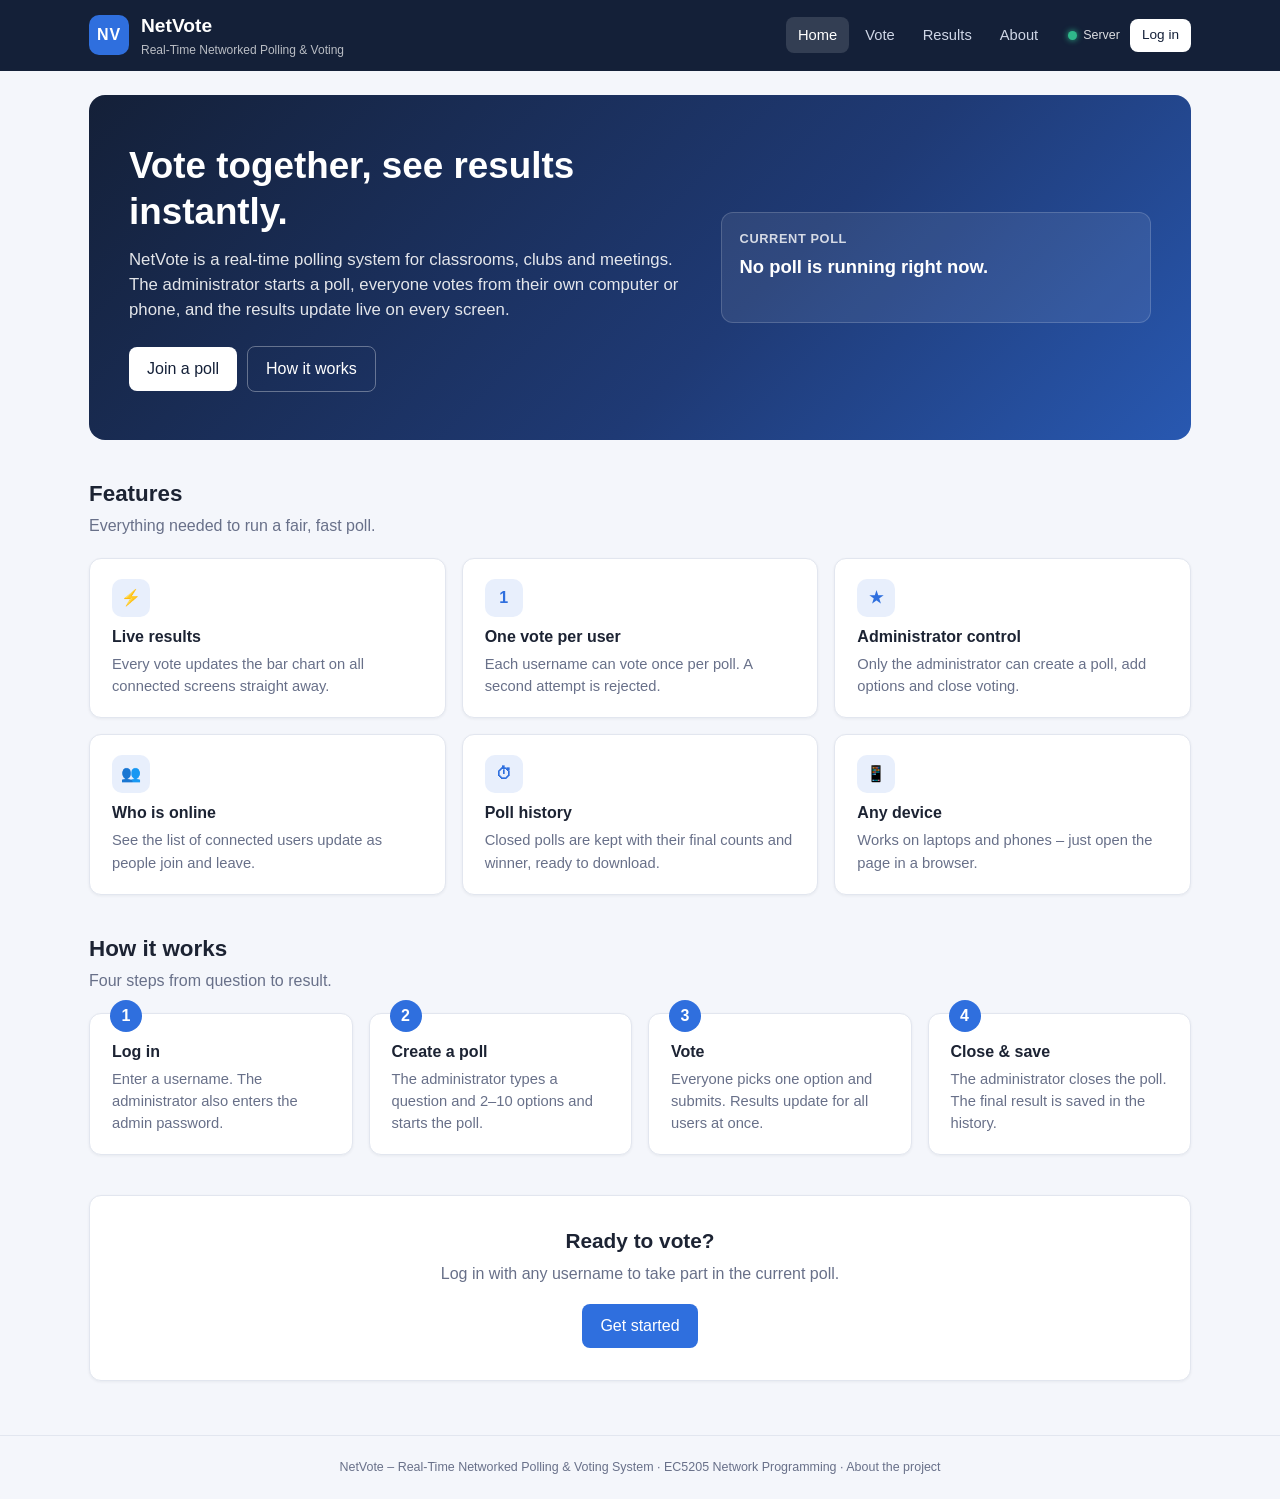
==== web/index.html @ 68373340 "Add NetVote website: home, login, vote, admin, results and about pages" ====
<!DOCTYPE html>
<html lang="en">
<head>
  <meta charset="UTF-8">
  <meta name="viewport" content="width=device-width, initial-scale=1">
  <title>NetVote – Real-Time Networked Polling &amp; Voting System</title>
  <link rel="icon" href="data:image/svg+xml,%3Csvg xmlns=%22http://www.w3.org/2000/svg%22 viewBox=%220 0 32 32%22%3E%3Crect width=%2232%22 height=%2232%22 rx=%228%22 fill=%22%232f6fde%22/%3E%3Ctext x=%2216%22 y=%2221%22 font-size=%2213%22 font-family=%22Arial%22 font-weight=%22bold%22 fill=%22white%22 text-anchor=%22middle%22%3ENV%3C/text%3E%3C/svg%3E">
  <link rel="stylesheet" href="css/style.css">
</head>
<body>
  <header id="site-header"></header>

  <main>
    <!-- hero -->
    <section class="hero">
      <div>
        <h1>Vote together, see results instantly.</h1>
        <p>NetVote is a real-time polling system for classrooms, clubs and meetings.
           The administrator starts a poll, everyone votes from their own computer or phone,
           and the results update live on every screen.</p>
        <div class="row">
          <a id="heroMain" class="btn light" href="login.html">Join a poll</a>
          <a class="btn ghost" style="color:#fff;border-color:#ffffff55" href="#how">How it works</a>
        </div>
      </div>
      <div class="live-card">
        <h2 id="liveLabel">Current poll</h2>
        <div id="liveQ" class="q">No poll is running right now.</div>
        <div id="liveBars" class="results"></div>
        <p id="liveMeta" class="small" style="opacity:.8;margin:12px 0 0"></p>
      </div>
    </section>

    <!-- features -->
    <section class="section">
      <h2>Features</h2>
      <p class="lead">Everything needed to run a fair, fast poll.</p>
      <div class="features">
        <div class="card feature"><div class="icon">⚡</div><h3>Live results</h3>
          <p>Every vote updates the bar chart on all connected screens straight away.</p></div>
        <div class="card feature"><div class="icon">1</div><h3>One vote per user</h3>
          <p>Each username can vote once per poll. A second attempt is rejected.</p></div>
        <div class="card feature"><div class="icon">★</div><h3>Administrator control</h3>
          <p>Only the administrator can create a poll, add options and close voting.</p></div>
        <div class="card feature"><div class="icon">👥</div><h3>Who is online</h3>
          <p>See the list of connected users update as people join and leave.</p></div>
        <div class="card feature"><div class="icon">⏱</div><h3>Poll history</h3>
          <p>Closed polls are kept with their final counts and winner, ready to download.</p></div>
        <div class="card feature"><div class="icon">📱</div><h3>Any device</h3>
          <p>Works on laptops and phones – just open the page in a browser.</p></div>
      </div>
    </section>

    <!-- how it works -->
    <section class="section" id="how">
      <h2>How it works</h2>
      <p class="lead">Four steps from question to result.</p>
      <div class="steps">
        <div class="card step"><h3>Log in</h3><p>Enter a username. The administrator also enters the admin password.</p></div>
        <div class="card step"><h3>Create a poll</h3><p>The administrator types a question and 2–10 options and starts the poll.</p></div>
        <div class="card step"><h3>Vote</h3><p>Everyone picks one option and submits. Results update for all users at once.</p></div>
        <div class="card step"><h3>Close &amp; save</h3><p>The administrator closes the poll. The final result is saved in the history.</p></div>
      </div>
    </section>

    <section class="card cta">
      <h2>Ready to vote?</h2>
      <p>Log in with any username to take part in the current poll.</p>
      <a id="ctaBtn" class="btn primary" href="login.html">Get started</a>
    </section>
  </main>

  <footer id="site-footer"></footer>
  <script src="js/data.js"></script>
  <script src="js/common.js"></script>
  <script src="js/home.js"></script>
</body>
</html>
---- web/css/style.css ----
/* ==========================================================================
   NetVote – website styles (shared by every page)
   ========================================================================== */
:root {
  --bg: #f4f6fb;
  --card: #ffffff;
  --text: #1c2333;
  --muted: #687089;
  --line: #e2e6ef;
  --navy: #142038;
  --primary: #2f6fde;
  --primary-dark: #2459b8;
  --primary-soft: #e8effc;
  --danger: #d6453d;
  --ok: #1d9e75;
  --warn-bg: #fff7e0;
  --radius: 12px;
  --shadow: 0 1px 3px rgba(20, 32, 56, 0.06);
}

* { box-sizing: border-box; }
html { scroll-behavior: smooth; }
body {
  margin: 0;
  font-family: "Segoe UI", Roboto, Arial, sans-serif;
  background: var(--bg);
  color: var(--text);
  min-height: 100vh;
  display: flex;
  flex-direction: column;
  line-height: 1.5;
}
a { color: var(--primary); text-decoration: none; }
a:hover { text-decoration: underline; }
.hidden { display: none !important; }
.muted { color: var(--muted); }
.small { font-size: 0.8rem; font-weight: normal; }
main { flex: 1; width: 100%; max-width: 1150px; margin: 0 auto; padding: 24px; }
h1, h2, h3 { line-height: 1.25; }

/* ---------- header + navigation ---------- */
.topbar { background: var(--navy); color: #fff; }
.topbar-inner {
  max-width: 1150px; margin: 0 auto; padding: 12px 24px;
  display: flex; align-items: center; gap: 18px; flex-wrap: wrap;
}
.brand { display: flex; align-items: center; gap: 12px; color: #fff; }
.brand:hover { text-decoration: none; }
.brand-text strong { display: block; font-size: 1.2rem; }
.brand-text small { display: block; font-size: 0.75rem; opacity: 0.7; }
.logo {
  width: 40px; height: 40px; border-radius: 10px; flex: 0 0 auto;
  background: var(--primary); display: grid; place-items: center;
  font-weight: bold; letter-spacing: 1px; color: #fff;
}
.nav { display: flex; gap: 4px; margin-left: auto; flex-wrap: wrap; }
.nav a {
  color: #cfd6e6; padding: 7px 12px; border-radius: 8px; font-size: 0.92rem;
}
.nav a:hover { background: #ffffff14; color: #fff; text-decoration: none; }
.nav a.active { background: #ffffff22; color: #fff; }
.userbox { display: flex; align-items: center; gap: 10px; font-size: 0.85rem; }
.userbox .chip {
  background: #ffffff1a; padding: 4px 10px; border-radius: 99px; white-space: nowrap;
}
.userbox .chip b { color: #fff; }
.userbox button, .userbox a.btn { padding: 6px 12px; font-size: 0.85rem; }
.menu-btn { display: none; background: transparent; color: #fff; border: 1px solid #ffffff44; padding: 6px 10px; }
.server-status { display: inline-flex; align-items: center; gap: 6px; font-size: 0.78rem; opacity: 0.85; white-space: nowrap; }
.server-status .dot { width: 9px; height: 9px; border-radius: 50%; background: #9aa3b5; display: inline-block; }
.server-status.on .dot { background: #34d399; box-shadow: 0 0 6px #34d399; }
.server-status.off .dot { background: #f87171; }
.server-status.off span { color: #fca5a5; }
.server-warning { margin: 0 0 20px; font-size: 0.95rem; }
.server-warning code { background: #fff; padding: 1px 5px; border-radius: 4px; }
@media (max-width: 820px) {
  .menu-btn { display: inline-block; margin-left: auto; }
  .nav { display: none; width: 100%; flex-direction: column; margin-left: 0; }
  .nav.open { display: flex; }
  .userbox { width: 100%; justify-content: space-between; }
  .topbar-inner.collapsed .userbox { display: none; }
  .topbar-inner.expanded .userbox { display: flex; }
}

/* ---------- cards, grids ---------- */
.card {
  background: var(--card); border: 1px solid var(--line);
  border-radius: var(--radius); padding: 20px 22px; box-shadow: var(--shadow);
}
.card h2 { margin: 0 0 10px; font-size: 1.05rem; }
.card h3 { margin: 10px 0 14px; font-size: 1.15rem; word-break: break-word; }
.grid-3 { display: grid; grid-template-columns: 1.1fr 1.4fr 0.7fr; gap: 18px; }
.grid-2 { display: grid; grid-template-columns: 1fr 1fr; gap: 18px; }
.stack { display: flex; flex-direction: column; gap: 18px; }
@media (max-width: 900px) { .grid-3, .grid-2 { grid-template-columns: 1fr; } }
.page-head { margin: 4px 0 20px; }
.page-head h1 { margin: 0 0 4px; font-size: 1.6rem; }
.page-head p { margin: 0; color: var(--muted); }

/* ---------- buttons + forms ---------- */
button, .btn {
  font: inherit; border: none; border-radius: 8px; padding: 10px 18px;
  cursor: pointer; transition: background 0.15s, border-color 0.15s;
  display: inline-block; text-align: center;
}
.btn:hover { text-decoration: none; }
button:disabled { opacity: 0.45; cursor: not-allowed; }
.primary { background: var(--primary); color: #fff; }
.primary:hover:not(:disabled) { background: var(--primary-dark); }
.danger { background: var(--danger); color: #fff; }
.danger:hover:not(:disabled) { background: #b9372f; }
.ghost { background: transparent; border: 1px solid var(--line); color: var(--text); }
.ghost:hover:not(:disabled) { border-color: var(--primary); }
.topbar .ghost { color: #fff; border-color: #ffffff44; }
.light { background: #fff; color: var(--navy); }
.light:hover { background: #eef2fb; }
.row { display: flex; gap: 10px; flex-wrap: wrap; align-items: center; }

label { display: block; font-size: 0.85rem; color: var(--muted); margin-bottom: 12px; }
label.check { display: flex; gap: 8px; align-items: center; color: var(--text); }
input[type=text], input[type=password], textarea {
  display: block; width: 100%; margin-top: 4px;
  padding: 9px 11px; font: inherit; color: var(--text);
  border: 1px solid var(--line); border-radius: 8px; background: #fbfcfe;
}
input:focus, textarea:focus { outline: 2px solid #2f6fde55; border-color: var(--primary); }
textarea { resize: vertical; }

.error { color: var(--danger); min-height: 1.2em; font-size: 0.9rem; margin: 8px 0 0; }
.msg { min-height: 1.2em; font-size: 0.9rem; color: var(--muted); margin: 10px 0 0; }
.msg.ok { color: var(--ok); }
.msg.bad { color: var(--danger); }
.hint {
  margin-top: 14px; font-size: 0.85rem; background: var(--warn-bg);
  border: 1px solid #f2dc9b; padding: 10px 12px; border-radius: 8px;
}

/* ---------- home page ---------- */
.hero {
  background: linear-gradient(135deg, var(--navy) 0%, #1f3a75 60%, var(--primary) 130%);
  color: #fff; border-radius: 16px; padding: 48px 40px;
  display: grid; grid-template-columns: 1.3fr 1fr; gap: 32px; align-items: center;
}
.hero h1 { font-size: 2.3rem; margin: 0 0 12px; }
.hero p { font-size: 1.05rem; opacity: 0.88; margin: 0 0 24px; max-width: 34em; }
.hero .live-card { background: #ffffff14; border: 1px solid #ffffff2a; border-radius: 12px; padding: 18px; }
.hero .live-card h2 { margin: 0 0 6px; font-size: 0.8rem; text-transform: uppercase; letter-spacing: 0.6px; opacity: 0.8; }
.hero .live-card .q { font-size: 1.15rem; font-weight: 600; margin: 6px 0 12px; word-break: break-word; }
.hero .bar-track { background: #ffffff22; }
.hero .bar-row .bar-head span:last-child { color: #d5ddef; }
@media (max-width: 900px) { .hero { grid-template-columns: 1fr; padding: 32px 24px; } .hero h1 { font-size: 1.8rem; } }

.section { margin-top: 40px; }
.section > h2 { font-size: 1.4rem; margin: 0 0 6px; }
.section > p.lead { color: var(--muted); margin: 0 0 20px; }
.features { display: grid; grid-template-columns: repeat(3, 1fr); gap: 16px; }
.feature .icon {
  width: 38px; height: 38px; border-radius: 10px; background: var(--primary-soft);
  color: var(--primary); display: grid; place-items: center; font-weight: 700; margin-bottom: 10px;
}
.feature h3 { margin: 0 0 6px; font-size: 1rem; }
.feature p { margin: 0; color: var(--muted); font-size: 0.92rem; }
@media (max-width: 900px) { .features { grid-template-columns: 1fr 1fr; } }
@media (max-width: 560px) { .features { grid-template-columns: 1fr; } }

.steps { display: grid; grid-template-columns: repeat(4, 1fr); gap: 16px; counter-reset: step; }
.step { position: relative; padding-top: 28px; }
.step::before {
  counter-increment: step; content: counter(step);
  position: absolute; top: -14px; left: 20px; width: 32px; height: 32px; border-radius: 50%;
  background: var(--primary); color: #fff; display: grid; place-items: center; font-weight: 700;
}
.step h3 { margin: 0 0 6px; font-size: 1rem; }
.step p { margin: 0; color: var(--muted); font-size: 0.92rem; }
@media (max-width: 900px) { .steps { grid-template-columns: 1fr 1fr; row-gap: 30px; } }
@media (max-width: 560px) { .steps { grid-template-columns: 1fr; } }

.cta { margin-top: 40px; text-align: center; padding: 32px; }
.cta h2 { margin: 0 0 8px; font-size: 1.3rem; }
.cta p { margin: 0 0 18px; color: var(--muted); }

/* ---------- login ---------- */
.login-wrap { max-width: 440px; margin: 20px auto; }
.login-wrap .card button[type=submit] { width: 100%; margin-top: 4px; }
.role-tabs { display: grid; grid-template-columns: 1fr 1fr; gap: 6px; background: #eef1f6; padding: 4px; border-radius: 10px; margin-bottom: 16px; }
.role-tabs button { background: transparent; color: var(--muted); padding: 8px; }
.role-tabs button.on { background: #fff; color: var(--text); box-shadow: var(--shadow); font-weight: 600; }

/* ---------- vote page ---------- */
.whobar { display: flex; justify-content: space-between; align-items: center; margin-bottom: 16px; gap: 10px; flex-wrap: wrap; }
.whobar h1 { margin: 0; font-size: 1.4rem; }
.pill {
  display: inline-block; margin: 0; padding: 3px 10px; border-radius: 99px;
  font-size: 0.75rem; background: #eef1f6; color: var(--muted);
}
.pill.open { background: #dcf5ec; color: #11795a; }
.pill.closed { background: #fde4e2; color: #b3352e; }

.options { display: flex; flex-direction: column; gap: 8px; margin-bottom: 14px; }
.option {
  display: flex; align-items: center; gap: 10px; padding: 11px 12px;
  border: 1px solid var(--line); border-radius: 8px; cursor: pointer;
  color: var(--text); font-size: 0.95rem; margin: 0;
}
.option:hover { border-color: var(--primary); }
.option.mine { border-color: var(--ok); background: #effaf5; }
.option input { margin: 0; }
.empty { text-align: center; padding: 24px 8px; color: var(--muted); }
.empty .big { font-size: 2rem; margin-bottom: 6px; }

/* ---------- results bars ---------- */
.results { display: flex; flex-direction: column; gap: 14px; }
.bar-row .bar-head { display: flex; justify-content: space-between; font-size: 0.9rem; margin-bottom: 5px; gap: 8px; }
.bar-row .bar-head span:first-child { word-break: break-word; }
.bar-row .bar-head span:last-child { color: var(--muted); white-space: nowrap; }
.bar-row.winner .bar-head span:first-child { font-weight: 700; }
.bar-track { height: 16px; background: #eef1f6; border-radius: 8px; overflow: hidden; }
.bar-fill { height: 100%; border-radius: 8px; width: 0; transition: width 0.5s ease; }
.stat-row { display: flex; gap: 12px; flex-wrap: wrap; margin-bottom: 14px; }
.stat { background: #f6f8fc; border: 1px solid var(--line); border-radius: 10px; padding: 8px 14px; min-width: 110px; }
.stat b { display: block; font-size: 1.3rem; }
.stat span { font-size: 0.78rem; color: var(--muted); }
.stat.leader { flex: 1; min-width: 140px; }
.stat.leader b { font-size: 1rem; line-height: 1.95rem; white-space: nowrap; overflow: hidden; text-overflow: ellipsis; }

/* ---------- users list ---------- */
.users { list-style: none; margin: 0; padding: 0; }
.users li { padding: 7px 0; border-bottom: 1px solid var(--line); font-size: 0.9rem; display: flex; gap: 8px; align-items: center; }
.users li::before { content: ""; width: 8px; height: 8px; border-radius: 50%; background: #34d399; flex: 0 0 auto; }
.users li.me { font-weight: 600; }
.users li .tag { margin-left: auto; font-size: 0.7rem; color: var(--muted); }

/* ---------- admin ---------- */
.opt-editor { display: flex; flex-direction: column; gap: 8px; margin: 4px 0 10px; }
.opt-line { display: flex; gap: 8px; align-items: center; }
.opt-line .num { width: 24px; color: var(--muted); font-size: 0.85rem; text-align: right; }
.opt-line input { margin-top: 0; }
.opt-line button { padding: 8px 12px; }
.voter-list { display: flex; flex-wrap: wrap; gap: 6px; margin-top: 6px; }
.voter-list span { background: #eef1f6; border-radius: 99px; padding: 2px 10px; font-size: 0.8rem; }
.danger-zone { border-color: #f3c9c6; }

/* ---------- results history ---------- */
.history { display: flex; flex-direction: column; gap: 14px; }
.history .card h3 { margin: 0 0 4px; }
.history .meta { font-size: 0.8rem; color: var(--muted); margin-bottom: 12px; }
.winner-tag { display: inline-block; background: #dcf5ec; color: #11795a; border-radius: 99px; padding: 2px 10px; font-size: 0.78rem; margin-left: 6px; }

/* ---------- about ---------- */
.about p { margin: 0 0 10px; }
.about ul { margin: 0; padding-left: 20px; }
.about li { margin-bottom: 6px; }
.team { display: grid; grid-template-columns: repeat(4, 1fr); gap: 14px; }
.member { text-align: center; }
.member .avatar {
  width: 56px; height: 56px; border-radius: 50%; margin: 0 auto 8px;
  background: var(--primary-soft); color: var(--primary); display: grid; place-items: center; font-weight: 700;
}
.member b { display: block; }
.member span { font-size: 0.82rem; color: var(--muted); }
@media (max-width: 760px) { .team { grid-template-columns: 1fr 1fr; } }
table.simple { width: 100%; border-collapse: collapse; font-size: 0.9rem; }
table.simple th, table.simple td { text-align: left; padding: 8px 6px; border-bottom: 1px solid var(--line); vertical-align: top; }
table.simple th { color: var(--muted); font-weight: 600; }

/* ---------- toast + footer ---------- */
.toast-box { position: fixed; right: 18px; bottom: 18px; display: flex; flex-direction: column; gap: 8px; z-index: 50; }
.toast {
  background: var(--navy); color: #fff; padding: 10px 16px; border-radius: 10px;
  box-shadow: 0 6px 20px rgba(0, 0, 0, 0.18); font-size: 0.9rem; max-width: 320px;
  animation: toast-in 0.25s ease;
}
.toast.ok { background: #13795b; }
.toast.bad { background: #b3352e; }
@keyframes toast-in { from { opacity: 0; transform: translateY(8px); } to { opacity: 1; transform: none; } }

.foot { text-align: center; font-size: 0.78rem; color: var(--muted); padding: 22px 16px; border-top: 1px solid var(--line); margin-top: 30px; }
.foot a { color: var(--muted); }
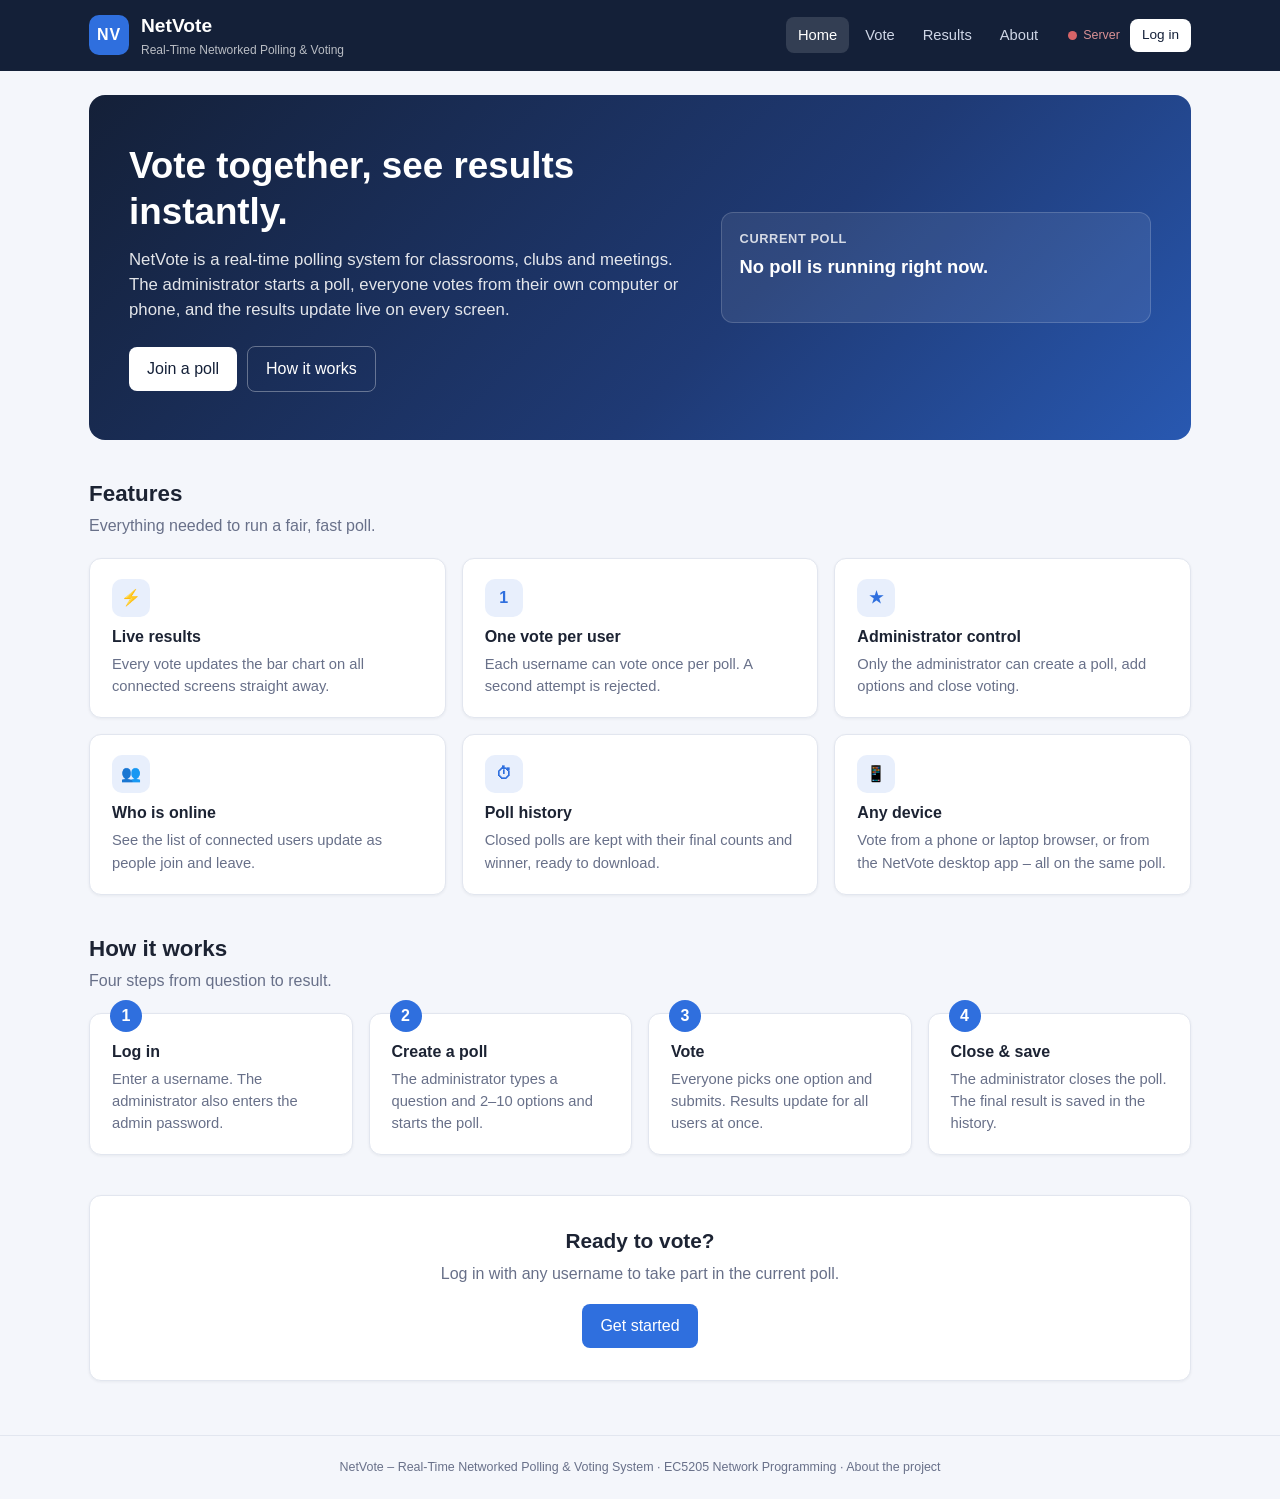
==== commit 61edb7ac: "Add Server-Sent Events, start HTTP and TCP servers, LAN addresses" ====
--- a/web/index.html
+++ b/web/index.html
@@ -47,7 +47,7 @@
         <div class="card feature"><div class="icon">⏱</div><h3>Poll history</h3>
           <p>Closed polls are kept with their final counts and winner, ready to download.</p></div>
         <div class="card feature"><div class="icon">📱</div><h3>Any device</h3>
-          <p>Works on laptops and phones – just open the page in a browser.</p></div>
+          <p>Vote from a phone or laptop browser, or from the NetVote desktop app – all on the same poll.</p></div>
       </div>
     </section>
 
